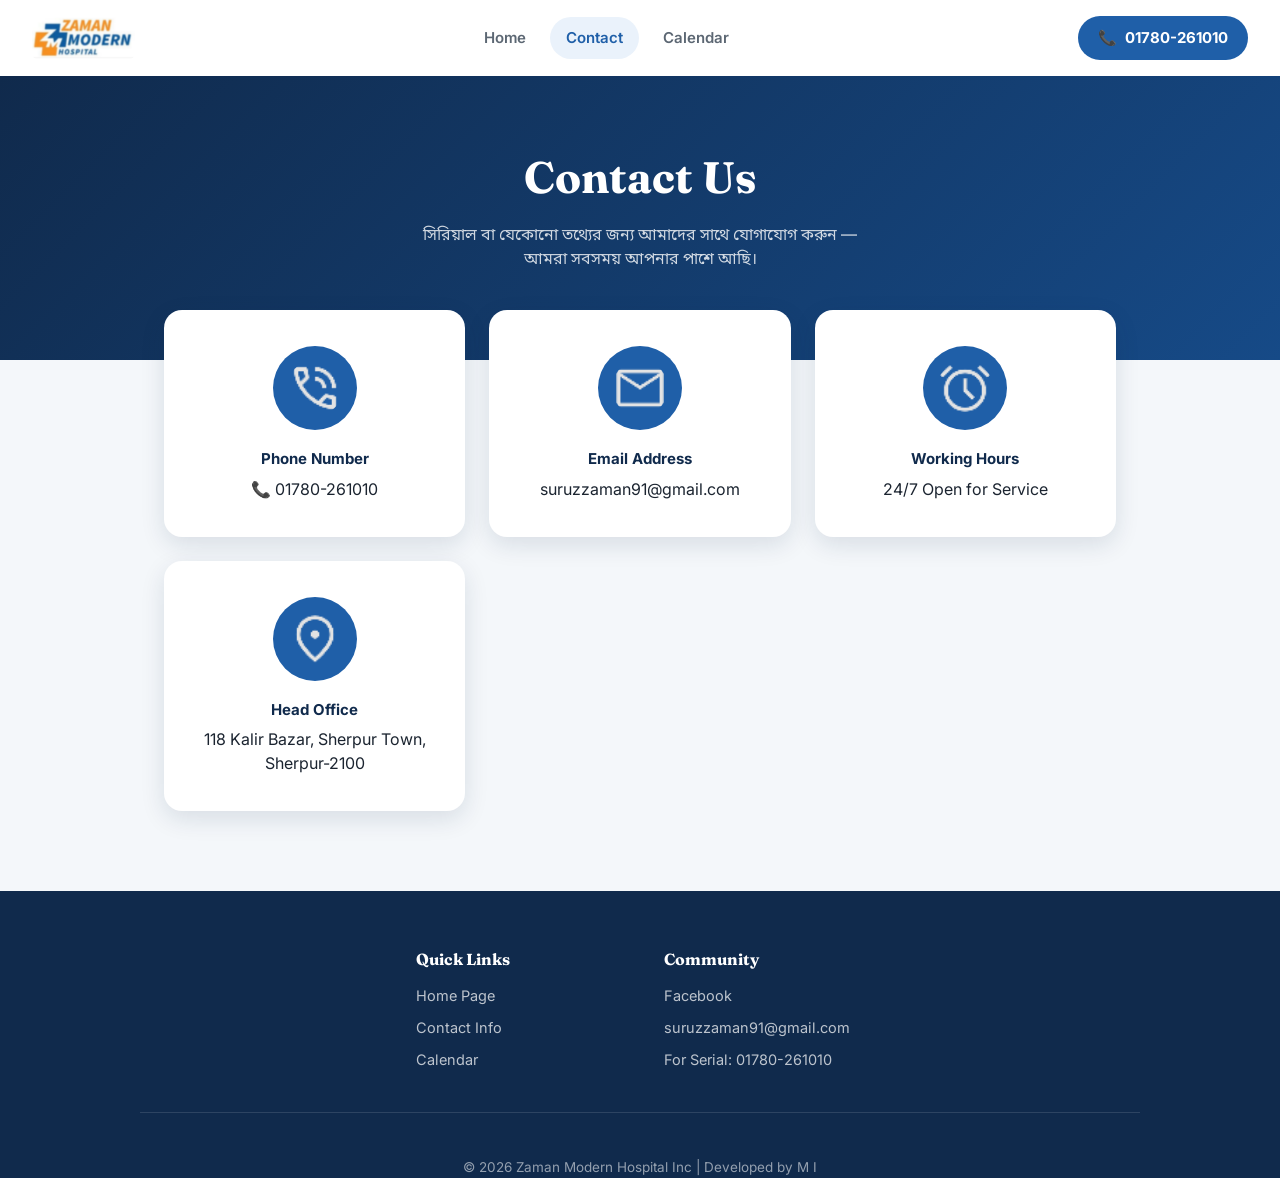
==== contact.html @ 421fef66 "Add files via upload" ====
<!DOCTYPE html>
<html lang="bn">
<head>
    <meta charset="UTF-8">
    <meta name="viewport" content="width=device-width, initial-scale=1.0">
    <title>Zaman Modern Hospital | Contact</title>
    <link rel="icon" type="image/png" href="favicon.png">
    <link rel="stylesheet" href="index.css">
    <link rel="preconnect" href="https://fonts.googleapis.com">
    <link rel="preconnect" href="https://fonts.gstatic.com" crossorigin>
    <link href="https://fonts.googleapis.com/css2?family=Fraunces:wght@500;600;700&family=Inter:wght@400;500;600;700&family=Noto+Sans+Bengali:wght@400;500;600;700&family=Noto+Serif+Bengali:wght@600;700&display=swap" rel="stylesheet">
</head>
<body class="body">
    <div class="bg-blur"></div>

    <div class="content">
        <nav class="nav">
            <div class="navdiv">
                <div class="logo"><a href="index.html"><img class="img" src="Untitled design (14).png" alt="Zaman Modern Hospital"></a></div>
            </div>

            <div class="nav-links-desktop">
                <a href="index.html">Home</a>
                <a href="contact.html" class="active">Contact</a>
                <a href="store.html">Calendar</a>
            </div>

            <div class="nav-right">
                <a class="nav-call" href="tel:01780261010">📞 <span>01780-261010</span></a>
            </div>
        </nav>

        <div class="sidebar-toggle" id="sidebarToggle">☰</div>

        <nav class="nav-list" id="sidebar">
            <li><a href="index.html">Home</a></li>
            <li><a href="contact.html" class="active">Contact</a></li>
            <li><a href="store.html">Calendar</a></li>
        </nav>

        <section class="contact-hero">
            <h1>Contact Us</h1>
            <p>সিরিয়াল বা যেকোনো তথ্যের জন্য আমাদের সাথে যোগাযোগ করুন — আমরা সবসময় আপনার পাশে আছি।</p>
        </section>

        <div class="contact-grid">

            <div class="independent">
                <div class="in-div-c">
                    <img class="phone" src="phone_in_talk_40dp_E3E3E3_FILL0_wght400_GRAD0_opsz40.png" alt="">
                    <p class="rank">Phone Number</p>
                    <p>📞 01780-261010</p>
                </div>
            </div>

            <div class="indepe">
                <div class="in-div-c1">
                    <img class="mail" src="mail_40dp_E3E3E3_FILL0_wght400_GRAD0_opsz40.png" alt="">
                    <p class="rank">Email Address</p>
                    <p>suruzzaman91@gmail.com</p>
                </div>
            </div>

            <div class="independent">
                <div class="in-div-c2">
                    <img class="phone" src="alarm_40dp_E3E3E3_FILL0_wght400_GRAD0_opsz40.png" alt="">
                    <p class="rank">Working Hours</p>
                    <p>24/7 Open for Service</p>
                </div>
            </div>

            <div class="indepe">
                <div class="in-div-c3">
                    <img class="mail" src="location_on_40dp_E3E3E3_FILL0_wght400_GRAD0_opsz40.png" alt="">
                    <p class="rank">Head Office</p>
                    <p>118 Kalir Bazar, Sherpur Town, Sherpur-2100</p>
                </div>
            </div>

        </div>

        <footer class="footer">
            <div class="supreme">
                <div class="div-li-z">
                    <p class="z-p">Quick Links</p>
                    <a href="index.html"><li class="li-z">Home Page</li></a>
                    <a href="contact.html"><li class="li-z">Contact Info</li></a>
                    <a href="store.html"><li class="li-z">Calendar</li></a>
                </div>

                <div class="div-li-z1">
                    <p class="z-p">Community</p>
                    <a href="https://www.facebook.com/zamanmodernhospital/?locale=bn_IN"><li class="li-z">Facebook</li></a>
                    <li class="li-z">suruzzaman91@gmail.com</li>
                    <li class="li-z">For Serial: 01780-261010</li>
                </div>
            </div>
        </footer>

        <div class="f-div">
            <p class="f-p">© 2026 Zaman Modern Hospital Inc | Developed by M I</p>
        </div>
    </div>

    <script>
        const toggle = document.getElementById("sidebarToggle");
        const sidebar = document.getElementById("sidebar");

        if (toggle && sidebar) {
            toggle.addEventListener("click", () => {
                sidebar.classList.toggle("open");
            });
        }
    </script>
</body>
</html>
---- index.css ----
/* =========================================================
   Zaman Modern Hospital — stylesheet
   ========================================================= */

:root {
  /* Color */
  --navy: #102A4C;
  --blue: #1F5FA8;
  --blue-dark: #164A87;
  --blue-tint: #EAF2FB;
  --bg: #F4F7FA;
  --white: #FFFFFF;
  --ink: #1B2430;
  --ink-soft: #5C6773;
  --line: #E1E7EF;
  --green: #1E8E5A;
  --green-tint: #E6F6EE;
  --red: #C94A3B;
  --red-tint: #FBEAE8;

  /* Department accent colors (ribbon tags) */
  --dep-ultra: #1F5FA8;
  --dep-cardio: #C24236;
  --dep-gastro: #1E8E5A;
  --dep-critical: #7A56B8;
  --dep-gyn: #C15A82;
  --dep-neuro: #A8791E;
  --dep-ortho: #2E7096;
  --dep-ent: #1E8E8E;

  /* Type */
  --font-display: "Fraunces", "Noto Serif Bengali", serif;
  --font-body: "Inter", "Noto Sans Bengali", sans-serif;

  --shadow-sm: 0 1px 3px rgba(16, 42, 76, 0.08);
  --shadow-md: 0 8px 24px rgba(16, 42, 76, 0.12);
  --shadow-lg: 0 20px 50px rgba(16, 42, 76, 0.18);
}

* {
  box-sizing: border-box;
}

html {
  scroll-behavior: smooth;
}

body {
  margin: 0;
  background: var(--bg);
  color: var(--ink);
  font-family: var(--font-body);
  line-height: 1.5;
  -webkit-font-smoothing: antialiased;
}

a {
  text-decoration: none;
  color: inherit;
}

img {
  max-width: 100%;
  display: block;
}

ul, li {
  list-style: none;
  margin: 0;
  padding: 0;
}

p {
  margin: 0;
}

h1, h2, h3 {
  font-family: var(--font-display);
  margin: 0;
  color: var(--navy);
}

/* remove leftover full-page background image approach */
.bg-blur {
  display: none;
}

.content {
  padding-top: 76px;
}

/* =========================================================
   NAVBAR
   ========================================================= */

.nav {
  background-color: var(--white);
  height: 76px;
  display: flex;
  align-items: center;
  justify-content: space-between;
  padding: 0 32px;
  position: fixed;
  top: 0;
  left: 0;
  right: 0;
  z-index: 1000;
  width: 100%;
  box-shadow: var(--shadow-sm);
}

.navdiv {
  display: flex;
  align-items: center;
}

.logo a {
  display: flex;
  align-items: center;
}

.logo .img {
  height: 42px;
  width: auto;
  border-radius: 6px;
}

.img:hover {
  border: none;
  margin-top: 0;
}

.nav > p {
  display: none;
}

.nav-call {
  display: inline-flex;
  align-items: center;
  gap: 8px;
  background: var(--blue);
  color: var(--white);
  font-weight: 700;
  font-size: 15px;
  padding: 11px 20px;
  border-radius: 100px;
  white-space: nowrap;
  transition: background 0.2s ease, transform 0.2s ease;
}

.nav-call:hover {
  background: var(--blue-dark);
  transform: translateY(-1px);
}

.nav-links-desktop {
  display: none;
}

@media (min-width: 900px) {
  .nav-links-desktop {
    display: flex;
    gap: 8px;
    align-items: center;
  }
  .nav-links-desktop a {
    padding: 10px 16px;
    border-radius: 100px;
    font-weight: 600;
    color: var(--ink-soft);
    font-size: 15px;
    transition: 0.2s ease;
  }
  .nav-links-desktop a:hover {
    background: var(--blue-tint);
    color: var(--blue);
  }
  .nav-links-desktop a.active {
    background: var(--blue-tint);
    color: var(--blue);
  }
}

.nav-right {
  display: flex;
  align-items: center;
  gap: 24px;
}

/* Sidebar / mobile drawer */
.sidebar-toggle {
  display: flex;
  align-items: center;
  justify-content: center;
  font-size: 22px;
  color: var(--navy);
  background: var(--blue-tint);
  width: 44px;
  height: 44px;
  border-radius: 10px;
  cursor: pointer;
  position: fixed;
  top: 16px;
  right: 16px;
  z-index: 2000;
}

@media (min-width: 900px) {
  .sidebar-toggle {
    display: none;
  }
}

.nav-list {
  background-color: var(--navy);
  width: 240px;
  height: 100vh;
  position: fixed;
  z-index: 1999;
  right: 0;
  top: 0;
  transform: translateX(100%);
  transition: transform 0.3s ease;
  text-align: left;
  padding-top: 100px;
  box-shadow: var(--shadow-lg);
}

.nav-list.open {
  transform: translateX(0);
}

.nav-list li {
  margin-top: 6px;
  padding: 0 16px;
}

.nav-list li a {
  display: block;
  padding: 14px 16px;
  color: rgba(255, 255, 255, 0.85);
  font-weight: 700;
  border-radius: 10px;
  transition: 0.15s;
}

.nav-list li a:hover {
  background-color: rgba(255, 255, 255, 0.08);
}

.nav-list li a.active {
  color: var(--white);
  background-color: var(--blue);
}

@media (min-width: 900px) {
  .nav-list {
    display: none;
  }
}

.overlay {
  display: none;
  position: fixed;
  inset: 0;
  background: rgba(16, 42, 76, 0.4);
  z-index: 1500;
}

.loader {
  display: none;
}

/* =========================================================
   HERO
   ========================================================= */

.filers-div, .div-s, .button-div {
  display: none; /* replaced by .hero markup below via CSS-only reuse */
}

.hero {
  position: relative;
  min-height: 640px;
  display: flex;
  align-items: flex-end;
  background-image:
    linear-gradient(180deg, rgba(10, 26, 48, 0.35) 0%, rgba(8, 20, 38, 0.55) 55%, rgba(6, 15, 30, 0.88) 100%),
    url("Jaman_Clinic.png");
  background-size: cover;
  background-position: center;
  background-repeat: no-repeat;
}

.hero-inner {
  position: relative;
  z-index: 1;
  max-width: 720px;
  padding: 64px 32px 72px;
  color: var(--white);
}

.hero-eyebrow {
  display: inline-block;
  background: rgba(255, 255, 255, 0.14);
  border: 1px solid rgba(255, 255, 255, 0.3);
  backdrop-filter: blur(4px);
  color: var(--white);
  font-size: 13px;
  font-weight: 700;
  letter-spacing: 0.06em;
  padding: 7px 16px;
  border-radius: 100px;
  margin-bottom: 20px;
}

.hero h1 {
  color: var(--white);
  font-size: clamp(38px, 7vw, 62px);
  line-height: 1.08;
  font-weight: 600;
  margin-bottom: 16px;
}

.hero-sub {
  font-size: clamp(17px, 2.4vw, 21px);
  font-family: "Noto Sans Bengali", var(--font-body);
  color: rgba(255, 255, 255, 0.92);
  max-width: 520px;
  margin-bottom: 32px;
}

.hero-actions {
  display: flex;
  flex-wrap: wrap;
  gap: 14px;
}

.btn-primary, .btn-ghost {
  display: inline-flex;
  align-items: center;
  gap: 10px;
  padding: 15px 28px;
  border-radius: 100px;
  font-weight: 700;
  font-size: 16px;
  border: none;
  cursor: pointer;
  transition: 0.2s ease;
  font-family: var(--font-body);
}

.btn-primary {
  background: var(--white);
  color: var(--blue-dark);
  box-shadow: var(--shadow-md);
}

.btn-primary:hover {
  transform: translateY(-2px);
  box-shadow: var(--shadow-lg);
}

.btn-ghost {
  background: transparent;
  color: var(--white);
  border: 1.5px solid rgba(255, 255, 255, 0.55);
}

.btn-ghost:hover {
  background: rgba(255, 255, 255, 0.12);
}

.fliers-but {
  display: inline-flex;
  align-items: center;
  gap: 10px;
  padding: 15px 28px;
  border-radius: 100px;
  font-weight: 700;
  font-size: 16px;
  border: none;
  cursor: pointer;
  background: var(--white);
  color: var(--blue-dark);
  box-shadow: var(--shadow-md);
}

/* =========================================================
   SECTIONS / HEADINGS
   ========================================================= */

.section {
  max-width: 1180px;
  margin: 0 auto;
  padding: 88px 24px 24px;
}

.section-head {
  text-align: center;
  max-width: 640px;
  margin: 0 auto 48px;
}

.section-eyebrow {
  color: var(--blue);
  font-weight: 700;
  font-size: 13px;
  letter-spacing: 0.08em;
  text-transform: uppercase;
  margin-bottom: 10px;
  display: block;
}

.hs {
  display: none;
}

.contact-us1, .contact-us {
  display: none;
}

.real-text1, .real-text {
  display: none;
}

/* =========================================================
   DOCTOR CARDS
   ========================================================= */

.leader {
  display: grid;
  grid-template-columns: repeat(auto-fit, minmax(280px, 1fr));
  gap: 28px;
  max-width: 1180px;
  margin: 0 auto;
  padding: 0 24px 40px;
}

.independent, .indepe, .indep {
  display: contents;
}

.in-div, .in-div1, .in-div2, .in-div-fix, .in-div-fix1 {
  background: var(--white);
  border-radius: 18px;
  padding: 0 0 24px;
  box-shadow: var(--shadow-sm);
  transition: transform 0.25s ease, box-shadow 0.25s ease;
  overflow: hidden;
  display: flex;
  flex-direction: column;
  align-items: center;
  text-align: center;
  margin-top: 0;
  min-height: 0;
}

.in-div:hover, .in-div1:hover, .in-div2:hover, .in-div-fix:hover, .in-div-fix1:hover {
  transform: translateY(-6px);
  box-shadow: var(--shadow-md);
}

.special-div {
  align-self: flex-start;
  margin: 0 0 -34px 20px;
  background: var(--dep-ultra);
  border-radius: 100px;
  width: auto;
  max-width: calc(100% - 40px);
  padding: 9px 16px;
  position: relative;
  z-index: 2;
  box-shadow: 0 4px 10px rgba(0, 0, 0, 0.18);
}

.special {
  color: var(--white);
  font-family: "Noto Sans Bengali", var(--font-body);
  font-size: 12.5px;
  font-weight: 700;
  line-height: 1.3;
}

.leader .independent:nth-of-type(1) .special-div { background: var(--dep-ultra); }
.leader .indepe:nth-of-type(2) .special-div { background: var(--dep-cardio); }
.leader .indep:nth-of-type(3) .special-div { background: var(--dep-gastro); }
.leader .indep:nth-of-type(4) .special-div { background: var(--dep-critical); }
.leader .independent:nth-of-type(5) .special-div { background: var(--dep-gyn); }
.leader .indepe:nth-of-type(6) .special-div { background: var(--dep-neuro); }
.leader .indep:nth-of-type(7) .special-div { background: var(--dep-ortho); }
.leader .indep:nth-of-type(8) .special-div { background: var(--dep-ent); }

.night, .core-pic, .phantom {
  width: 100%;
  height: 230px;
  object-fit: cover;
  object-position: top center;
  margin-top: 0;
}

.rank-name {
  font-family: "Noto Serif Bengali", var(--font-display);
  font-size: 19px;
  font-weight: 700;
  color: var(--navy);
  margin: 18px 20px 6px;
}

.rank {
  font-family: "Noto Sans Bengali", var(--font-body);
  font-size: 13.5px;
  color: var(--ink-soft);
  margin: 0 20px 4px;
  line-height: 1.5;
}

.rank1 {
  font-family: "Noto Sans Bengali", var(--font-body);
  font-size: 13px;
  color: var(--ink-soft);
  margin: 0 20px 3px;
  line-height: 1.55;
}

.rank1:last-child {
  margin-top: 10px;
  padding-top: 10px;
  border-top: 1px dashed var(--line);
  color: var(--blue-dark);
  font-weight: 600;
}

/* =========================================================
   FOLLOW / SOCIAL
   ========================================================= */

.follows-div {
  max-width: 1180px;
  margin: 8px auto 64px;
  padding: 40px 24px;
  background: var(--blue-tint);
  border-radius: 22px;
  display: flex;
  flex-direction: column;
  align-items: center;
  gap: 18px;
  text-align: center;
}

.follows {
  font-family: var(--font-display);
  font-size: 24px;
  color: var(--navy);
  font-weight: 600;
}

.image-container {
  position: relative;
  display: inline-block;
  overflow: hidden;
  border-radius: 100px;
  box-shadow: var(--shadow-sm);
  transition: transform 0.2s ease;
}

.image-container:hover {
  transform: scale(1.06);
}

.image-container img {
  width: 56px;
  height: 56px;
  display: block;
}

/* =========================================================
   FOOTER
   ========================================================= */

.footer {
  padding: 56px 24px 24px;
  background-color: var(--navy);
  display: block;
  height: auto;
  margin-top: 0;
}

.supreme {
  max-width: 1000px;
  margin: 0 auto;
  display: flex;
  flex-wrap: wrap;
  gap: 48px;
  justify-content: center;
  text-align: left;
  padding-bottom: 32px;
  border-bottom: 1px solid rgba(255, 255, 255, 0.12);
}

.div-li-z, .div-li-z1 {
  min-width: 200px;
  margin-left: 0;
}

.z-p {
  color: var(--white);
  font-weight: 700;
  font-size: 16px;
  margin-bottom: 14px;
  font-family: var(--font-display);
}

.li-z {
  color: rgba(255, 255, 255, 0.72);
  font-size: 14.5px;
  margin-bottom: 10px;
  transition: color 0.15s;
}

a .li-z:hover, .li-z:hover {
  color: var(--white);
}

.f-div {
  text-align: center;
  padding-top: 20px;
  background: var(--navy);
}

.f-p {
  font-size: 13.5px;
  color: rgba(255, 255, 255, 0.55);
  margin: 0;
  white-space: normal;
  font-family: var(--font-body);
  font-weight: 400;
}

/* =========================================================
   CONTACT PAGE
   ========================================================= */

.contact-hero {
  background: linear-gradient(135deg, var(--navy), var(--blue-dark));
  padding: 68px 24px 90px;
  text-align: center;
}

.contact-hero h1 {
  color: var(--white);
  font-size: clamp(32px, 5vw, 44px);
  margin-bottom: 12px;
}

.contact-hero p {
  color: rgba(255, 255, 255, 0.8);
  font-size: 16px;
  max-width: 480px;
  margin: 0 auto;
}

.contact-grid {
  max-width: 1000px;
  margin: -50px auto 80px;
  padding: 0 24px;
  display: grid;
  grid-template-columns: repeat(auto-fit, minmax(240px, 1fr));
  gap: 24px;
}

.in-div-c, .in-div-c1, .in-div-c2, .in-div-c3 {
  background: var(--white);
  border-radius: 18px;
  padding: 36px 24px;
  box-shadow: var(--shadow-md);
  display: flex;
  flex-direction: column;
  align-items: center;
  text-align: center;
  height: auto;
  margin-top: 0;
  transition: transform 0.2s ease;
}

.in-div-c:hover, .in-div-c1:hover, .in-div-c2:hover, .in-div-c3:hover {
  transform: translateY(-6px);
  box-shadow: var(--shadow-lg);
}

.in-div-c p, .in-div-c1 p, .in-div-c2 p, .in-div-c3 p {
  width: auto;
  line-height: 1.5;
  color: var(--ink);
  font-family: var(--font-body);
}

.in-div-c .rank, .in-div-c1 .rank, .in-div-c2 .rank, .in-div-c3 .rank {
  font-weight: 700;
  color: var(--navy);
  font-size: 15px;
  margin-bottom: 6px;
}

.phone, .mail {
  width: 56px;
  height: 56px;
  margin: 0 0 18px;
  padding: 14px;
  background: var(--blue);
  border-radius: 100px;
  box-sizing: content-box;
}

/* =========================================================
   CALENDAR / SCHEDULE PAGE (store.html)
   ========================================================= */

.schedule-hero {
  background: linear-gradient(135deg, var(--navy), var(--blue-dark));
  padding: 68px 24px 56px;
  text-align: center;
}

.schedule-hero h1 {
  color: var(--white);
  font-size: clamp(30px, 5vw, 42px);
}

.schedule-hero p {
  color: rgba(255, 255, 255, 0.8);
  margin-top: 10px;
}

.schedule-wrap {
  max-width: 1000px;
  margin: -34px auto 80px;
  padding: 0 20px;
}

.schedule-legend {
  display: flex;
  justify-content: center;
  gap: 24px;
  background: var(--white);
  border-radius: 16px 16px 0 0;
  padding: 16px;
  box-shadow: var(--shadow-md);
  font-size: 13.5px;
  font-weight: 600;
  color: var(--ink-soft);
}

.legend-dot {
  display: inline-block;
  width: 10px;
  height: 10px;
  border-radius: 50%;
  margin-right: 6px;
}

.legend-dot.green { background: var(--green); }
.legend-dot.red { background: var(--red); }

.schedule-table-scroll {
  overflow-x: auto;
  background: var(--white);
  border-radius: 0 0 16px 16px;
  box-shadow: var(--shadow-md);
  -webkit-overflow-scrolling: touch;
}

table.schedule-table {
  border-collapse: collapse;
  width: 100%;
  min-width: 720px;
}

.schedule-table th, .schedule-table td {
  padding: 14px 12px;
  text-align: center;
  border-bottom: 1px solid var(--line);
  font-size: 13.5px;
}

.schedule-table thead th {
  background: var(--blue-tint);
  color: var(--navy);
  font-family: "Noto Sans Bengali", var(--font-body);
  font-weight: 700;
  font-size: 13.5px;
  padding-top: 16px;
  padding-bottom: 16px;
}

.schedule-table thead th:first-child,
.schedule-table td.doc-name {
  text-align: left;
  position: sticky;
  left: 0;
  background: var(--white);
  z-index: 1;
}

.schedule-table thead th:first-child {
  background: var(--blue-tint);
  z-index: 2;
}

td.doc-name {
  font-family: "Noto Serif Bengali", var(--font-display);
  font-weight: 700;
  color: var(--navy);
  min-width: 200px;
}

.status-dot {
  display: inline-flex;
  width: 14px;
  height: 14px;
  border-radius: 50%;
}

.status-dot.green { background: var(--green); box-shadow: 0 0 0 4px var(--green-tint); }
.status-dot.red { background: var(--red); box-shadow: 0 0 0 4px var(--red-tint); }

.schedule-note {
  text-align: center;
  color: var(--ink-soft);
  font-size: 13.5px;
  margin-top: 18px;
}

/* =========================================================
   RESPONSIVE
   ========================================================= */

@media (max-width: 640px) {
  .nav {
    padding: 0 16px;
  }
  .logo .img {
    height: 34px;
  }
  .nav-call span {
    display: none;
  }
  .nav-call {
    padding: 11px 14px;
  }
  .hero {
    min-height: 560px;
  }
  .hero-inner {
    padding: 40px 20px 48px;
  }
  .section {
    padding: 56px 16px 16px;
  }
  .leader {
    grid-template-columns: 1fr;
    padding: 0 16px 16px;
  }
  .contact-grid {
    margin-top: -34px;
  }
}
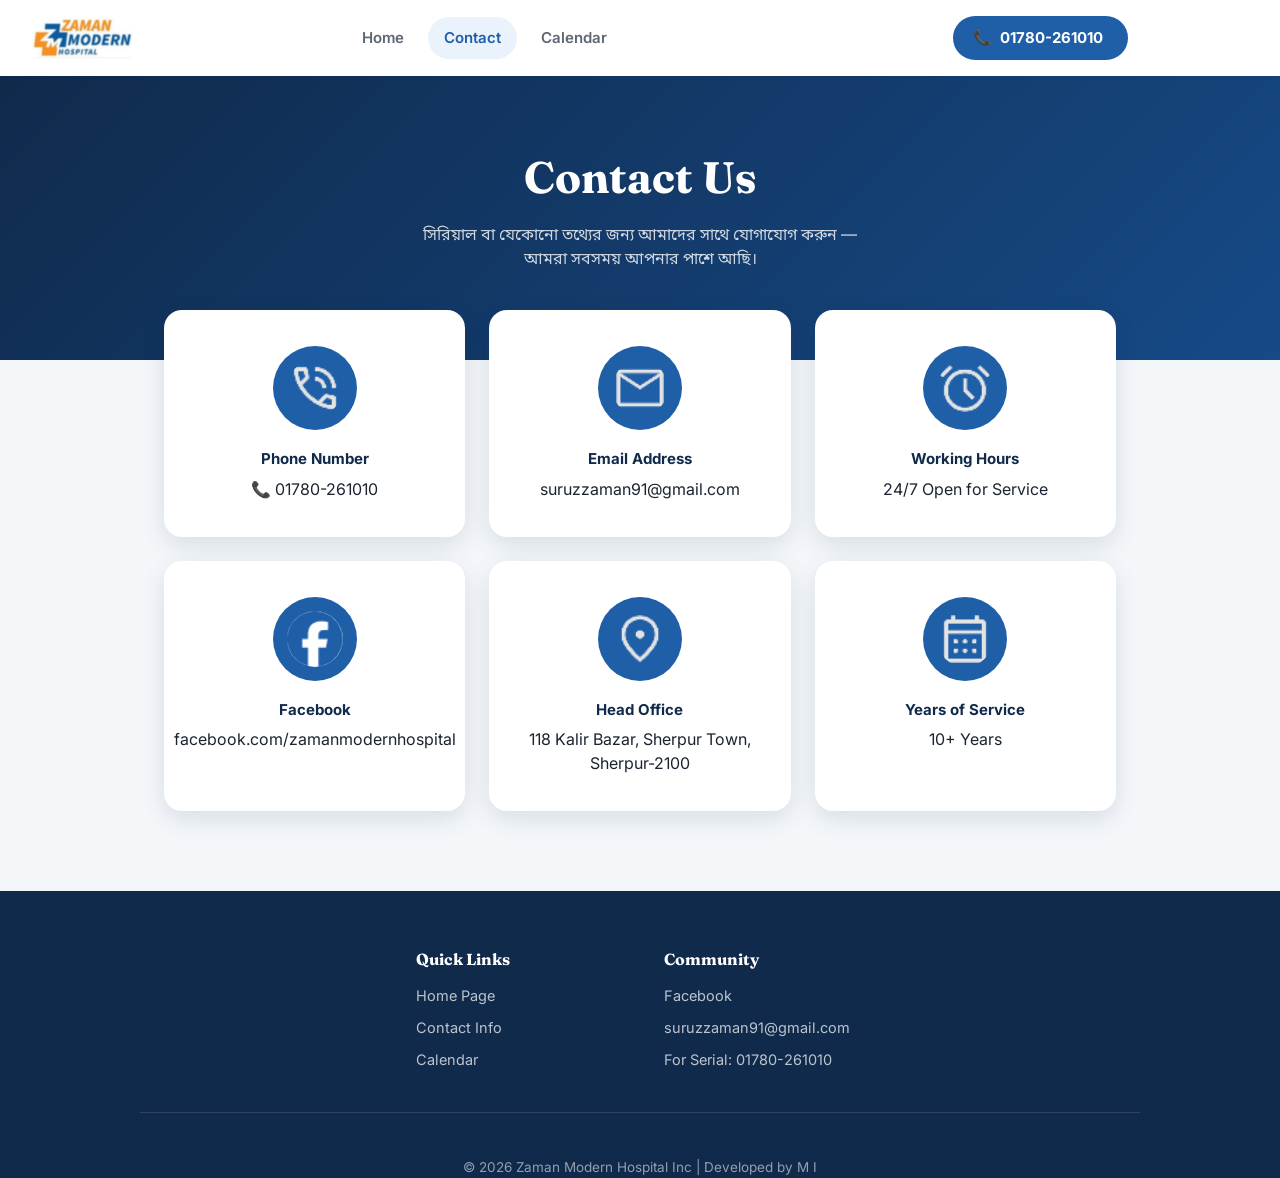
==== commit fe267956: "Add files via upload" ====
--- a/contact.html
+++ b/contact.html
@@ -69,11 +69,28 @@
                 </div>
             </div>
 
+            
+            <div class="independent">
+                <div class="in-div-c2">
+                    <img class="phone" src="Untitled design (31).png" alt="">
+                    <p class="rank">Facebook</p>
+                    <p>facebook.com/zamanmodernhospital</p>
+                </div>
+            </div>
+
             <div class="indepe">
                 <div class="in-div-c3">
                     <img class="mail" src="location_on_40dp_E3E3E3_FILL0_wght400_GRAD0_opsz40.png" alt="">
                     <p class="rank">Head Office</p>
                     <p>118 Kalir Bazar, Sherpur Town, Sherpur-2100</p>
+                </div>
+            </div>
+
+                        <div class="indepe">
+                <div class="in-div-c3">
+                    <img class="mail" src="calendar_month_40dp_E3E3E3_FILL0_wght400_GRAD0_opsz40.png" alt="">
+                    <p class="rank">Years of Service</p>
+                    <p>10+ Years</p>
                 </div>
             </div>
 
@@ -95,6 +112,7 @@
                     <li class="li-z">For Serial: 01780-261010</li>
                 </div>
             </div>
+            
         </footer>
 
         <div class="f-div">
--- a/index.css
+++ b/index.css
@@ -146,6 +146,8 @@
   border-radius: 100px;
   white-space: nowrap;
   transition: background 0.2s ease, transform 0.2s ease;
+  margin-right: 120px;
+  width: 175px;
 }
 
 .nav-call:hover {
@@ -185,6 +187,7 @@
   display: flex;
   align-items: center;
   gap: 24px;
+  margin-left: 120px;
 }
 
 /* Sidebar / mobile drawer */
@@ -447,7 +450,6 @@
   padding: 0 0 24px;
   box-shadow: var(--shadow-sm);
   transition: transform 0.25s ease, box-shadow 0.25s ease;
-  overflow: hidden;
   display: flex;
   flex-direction: column;
   align-items: center;
@@ -842,9 +844,6 @@
   .logo .img {
     height: 34px;
   }
-  .nav-call span {
-    display: none;
-  }
   .nav-call {
     padding: 11px 14px;
   }
@@ -865,3 +864,147 @@
     margin-top: -34px;
   }
 }
+
+/* =========================================================
+   24/7 BABY DELIVERY BANNER
+   ========================================================= */
+
+.delivery-banner {
+  background: linear-gradient(120deg, var(--dep-gyn), #9c3f68);
+  margin-top: -6px;
+  position: relative;
+  z-index: 2;
+}
+
+.delivery-inner {
+  max-width: 1180px;
+  margin: 0 auto;
+  padding: 26px 24px;
+  display: flex;
+  align-items: center;
+  gap: 22px;
+}
+
+.delivery-icon {
+  flex: none;
+  width: 56px;
+  height: 56px;
+  display: flex;
+  align-items: center;
+  justify-content: center;
+  font-size: 28px;
+  background: rgba(255, 255, 255, 0.16);
+  border-radius: 100px;
+}
+
+.delivery-text {
+  flex: 1;
+  min-width: 0;
+}
+
+.delivery-tag {
+  display: inline-block;
+  color: rgba(255, 255, 255, 0.85);
+  font-weight: 700;
+  font-size: 12px;
+  letter-spacing: 0.06em;
+  text-transform: uppercase;
+  margin-bottom: 4px;
+}
+
+.delivery-text h2 {
+  color: var(--white);
+  font-family: "Noto Serif Bengali", var(--font-display);
+  font-size: clamp(20px, 3vw, 26px);
+  font-weight: 700;
+  margin-bottom: 4px;
+}
+
+.delivery-text p {
+  color: rgba(255, 255, 255, 0.92);
+  font-family: "Noto Sans Bengali", var(--font-body);
+  font-size: 14.5px;
+  line-height: 1.5;
+  max-width: 560px;
+}
+
+.delivery-cta {
+  flex: none;
+  display: inline-flex;
+  align-items: center;
+  gap: 8px;
+  background: var(--white);
+  color: #9c3f68;
+  font-weight: 700;
+  font-size: 15px;
+  padding: 13px 22px;
+  border-radius: 100px;
+  white-space: nowrap;
+  box-shadow: var(--shadow-md);
+  transition: transform 0.2s ease;
+}
+
+.delivery-cta:hover {
+  transform: translateY(-2px);
+}
+
+@media (max-width: 720px) {
+  .delivery-inner {
+    flex-wrap: wrap;
+    padding: 22px 20px;
+  }
+  .delivery-icon {
+    width: 44px;
+    height: 44px;
+    font-size: 22px;
+  }
+  .delivery-cta {
+    width: 100%;
+    justify-content: center;
+  }
+}
+
+
+.bedi-div {
+  border-radius: 100px;
+  background-color: white;
+  padding: 7px;
+}
+
+.button-number,.button-number1, .button-number2,.button-number3,.button-number4,.button-number5,.button-number6,.button-number7 {
+  border: none;
+  color: white;
+  font-family: arial;
+  border-radius: 18px;
+  padding: 5px;
+  width: 300px;
+  margin-top: 15px;
+  height: 35px;
+  font-size: 18px;
+}
+
+.button-number {
+ background-color: #1F5FA8;
+}
+
+.button-number1 {
+  background-color: #C24236;
+}
+.button-number2 {
+  background-color: #1E8E5A;
+}
+.button-number3 {
+  background-color: #7A56B8;
+}
+.button-number4 {
+  background-color: #C15A82;
+}
+.button-number5 {
+  background-color: #A8791E;
+}
+.button-number6 {
+  background-color: #2E7096;
+}
+.button-number7 {
+  background-color: #1E8E8E;
+}
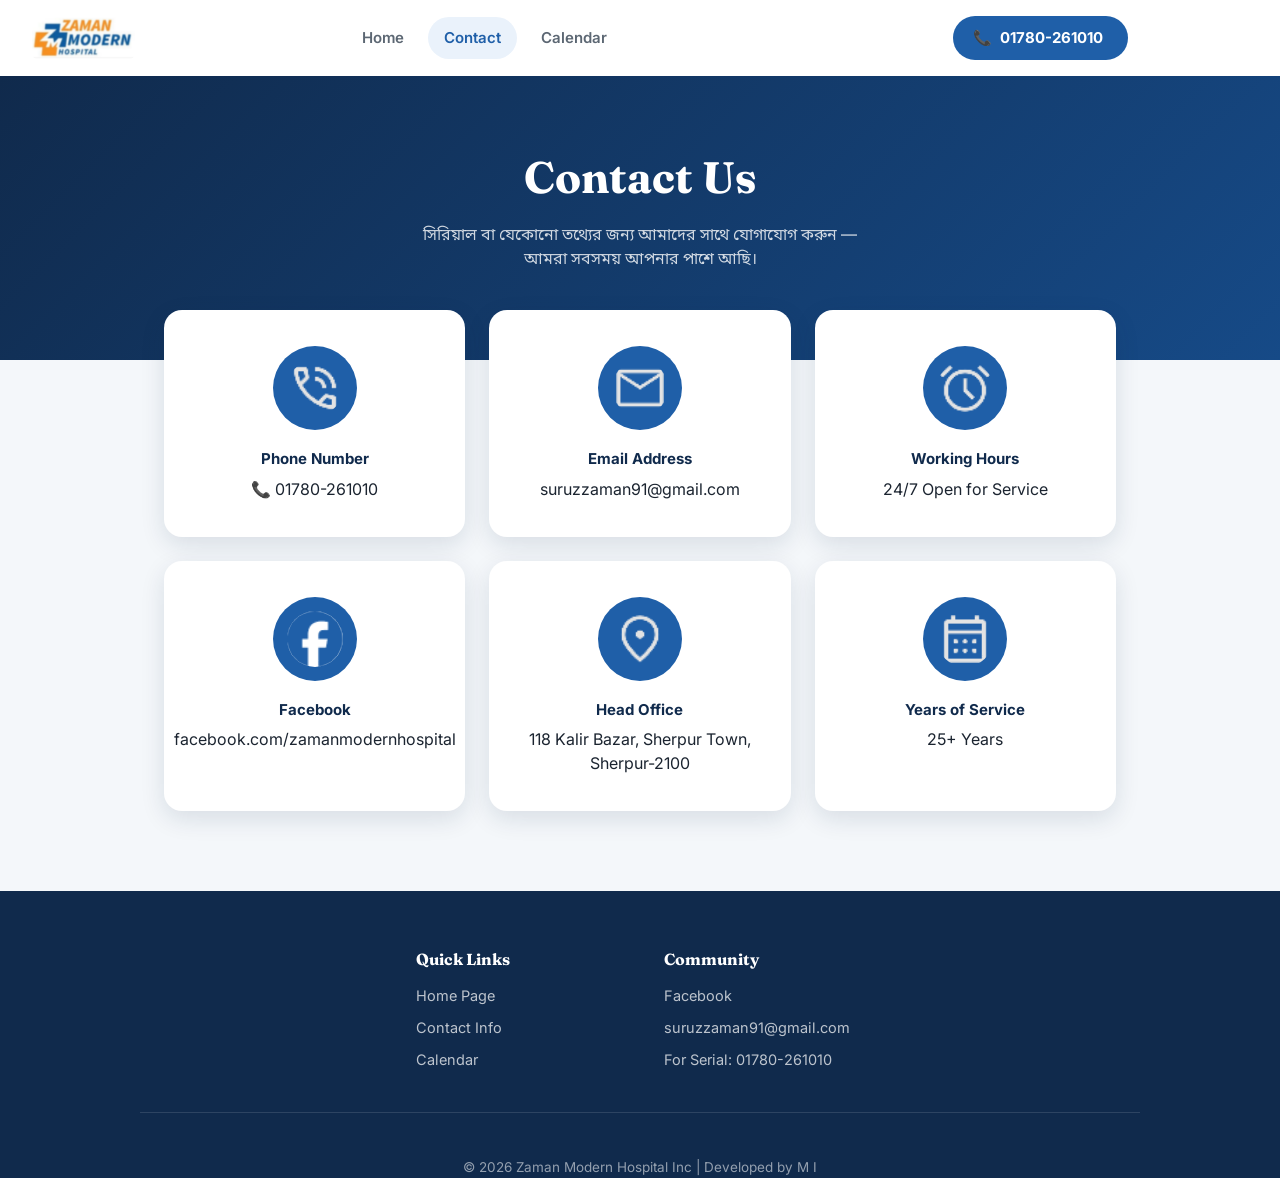
==== commit 2b411949: "Add files via upload" ====
--- a/contact.html
+++ b/contact.html
@@ -90,7 +90,7 @@
                 <div class="in-div-c3">
                     <img class="mail" src="calendar_month_40dp_E3E3E3_FILL0_wght400_GRAD0_opsz40.png" alt="">
                     <p class="rank">Years of Service</p>
-                    <p>10+ Years</p>
+                    <p>25+ Years</p>
                 </div>
             </div>
 
--- a/index.css
+++ b/index.css
@@ -844,6 +844,11 @@
   .logo .img {
     height: 34px;
   }
+
+  .nav-call {
+    display: none;
+  }
+
   .nav-call {
     padding: 11px 14px;
   }
